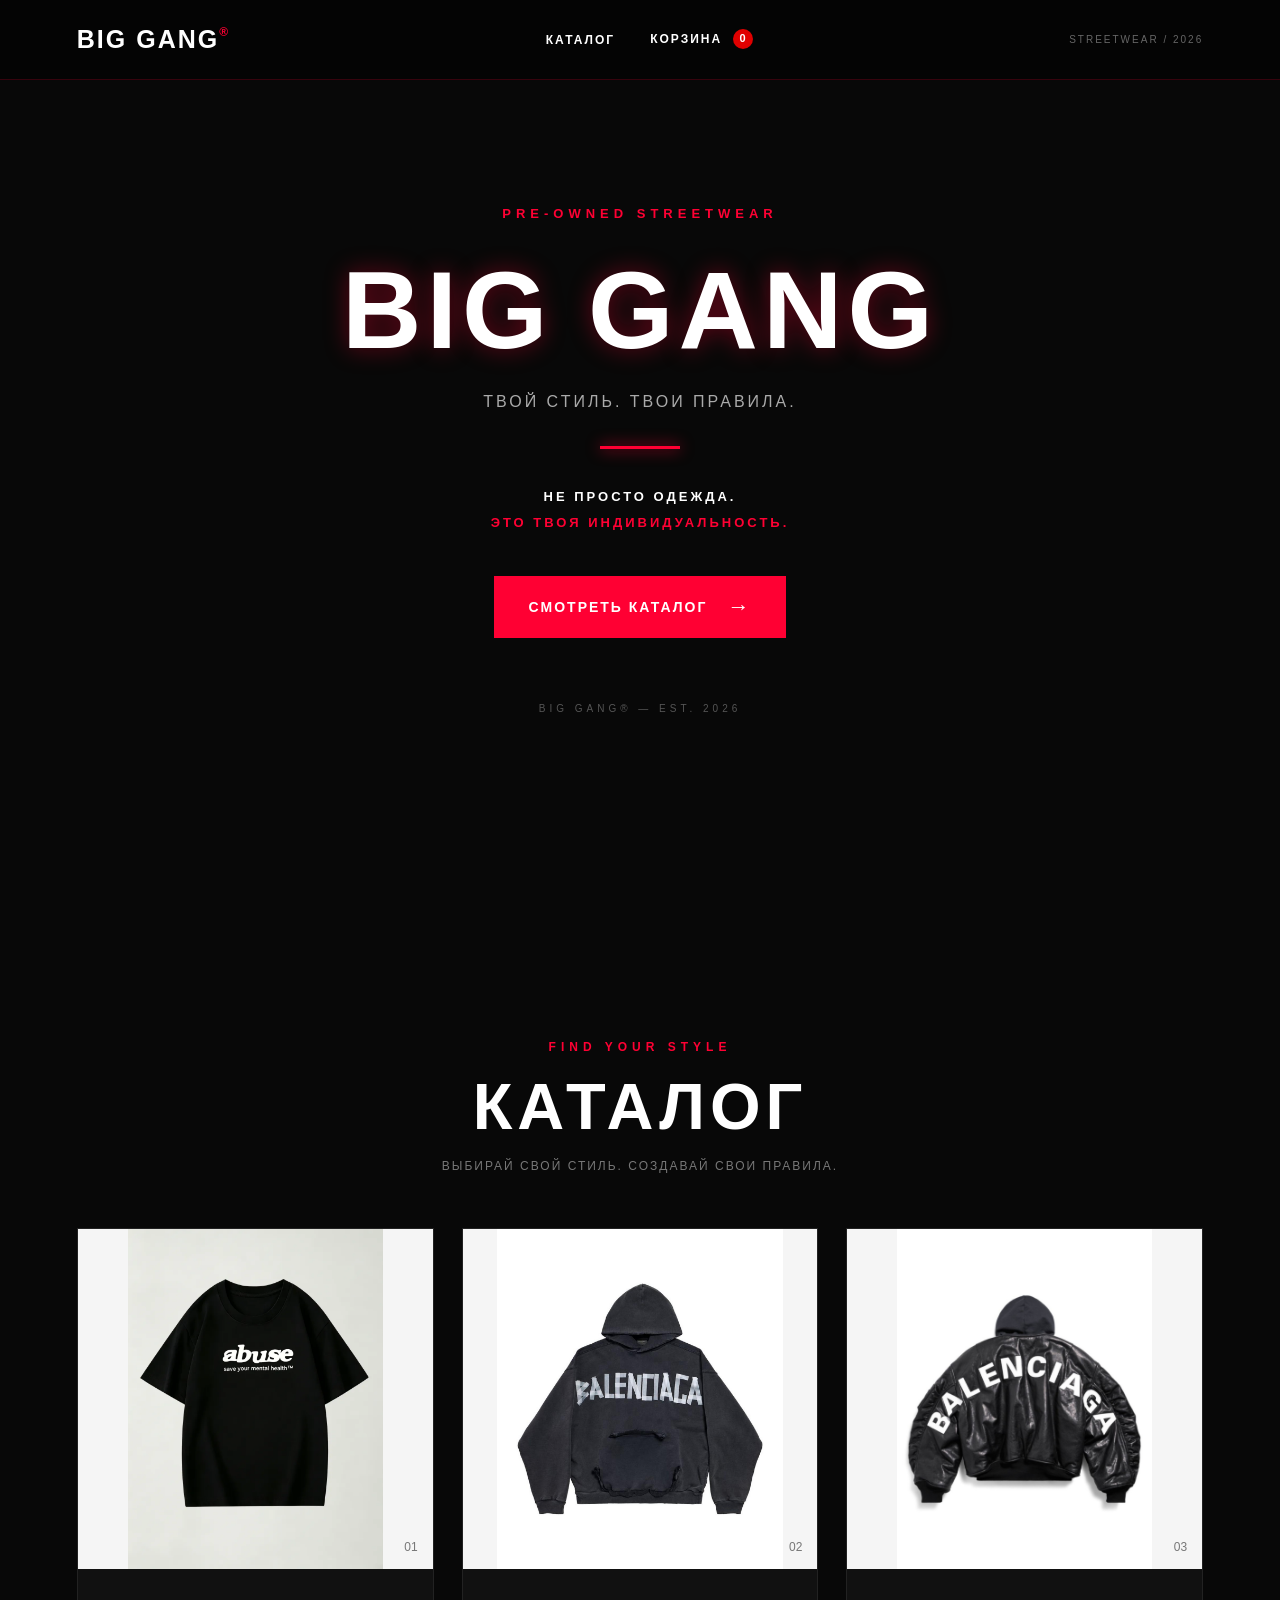
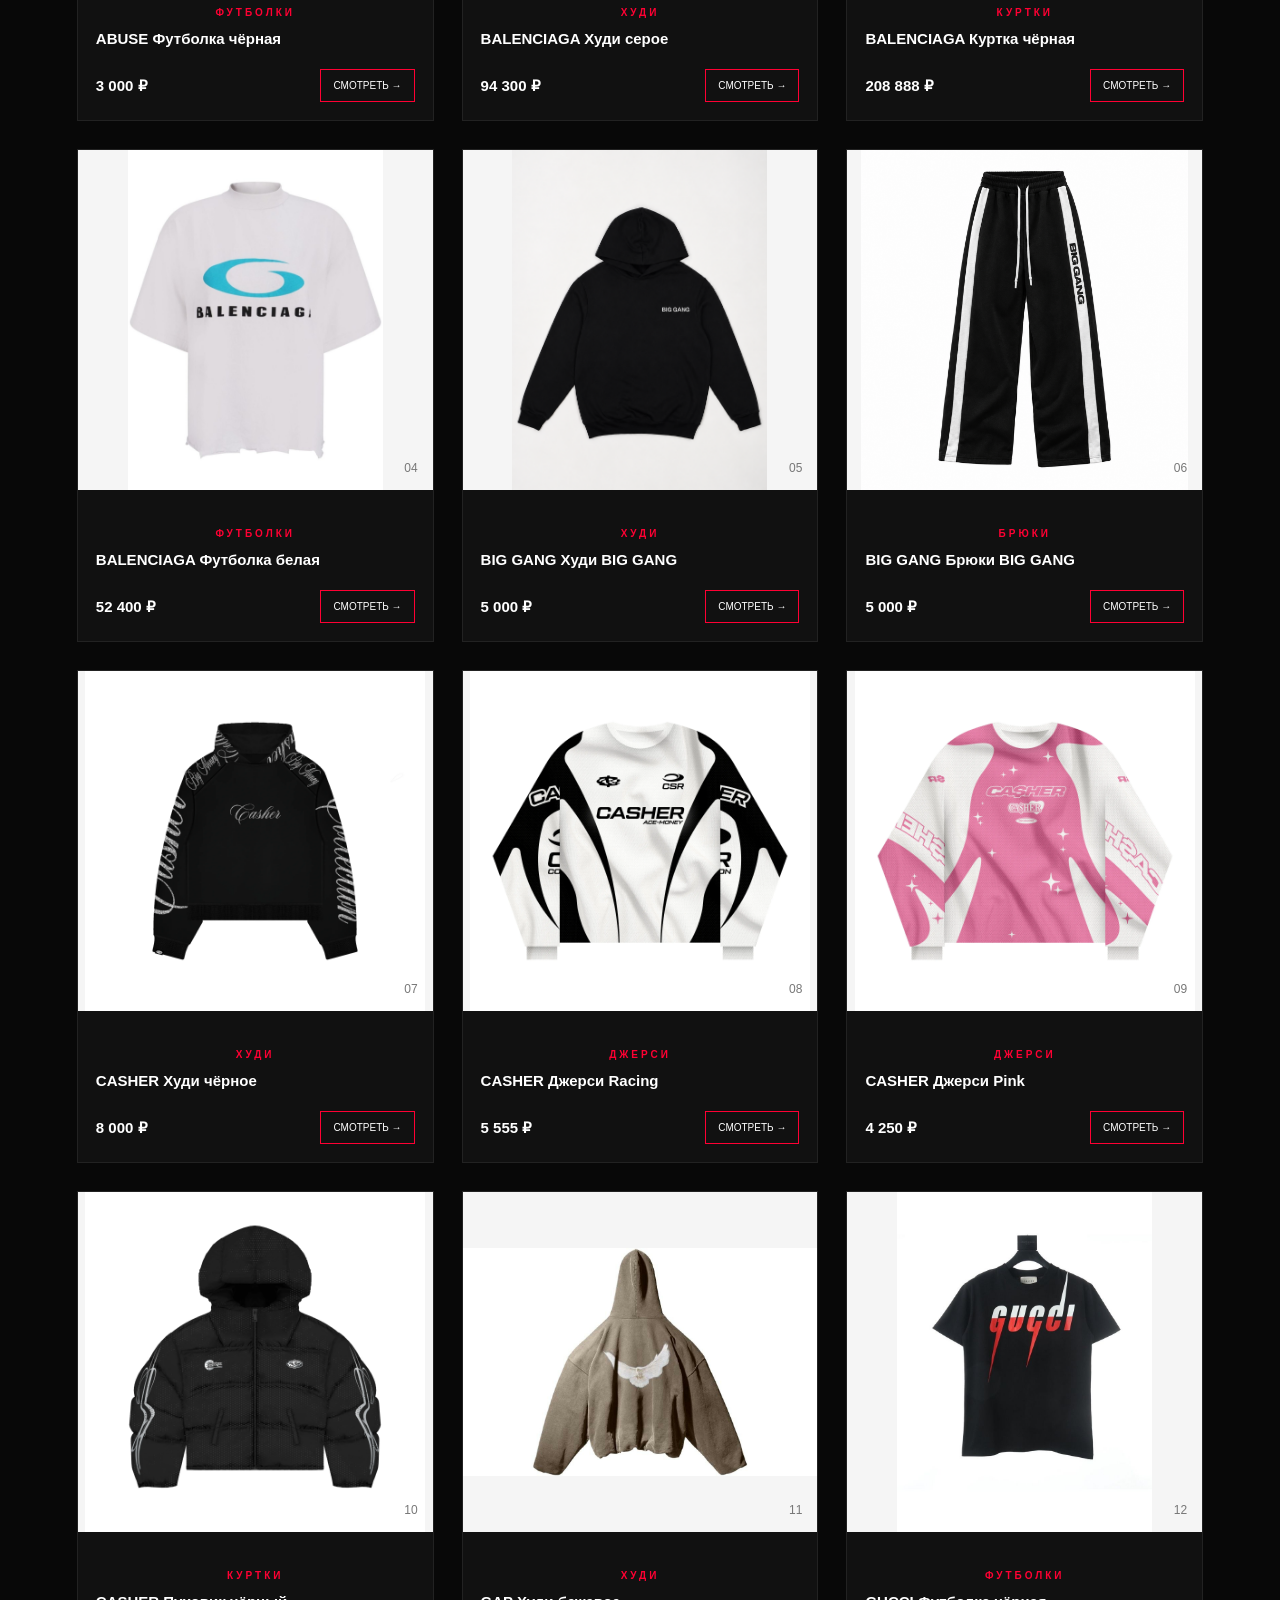
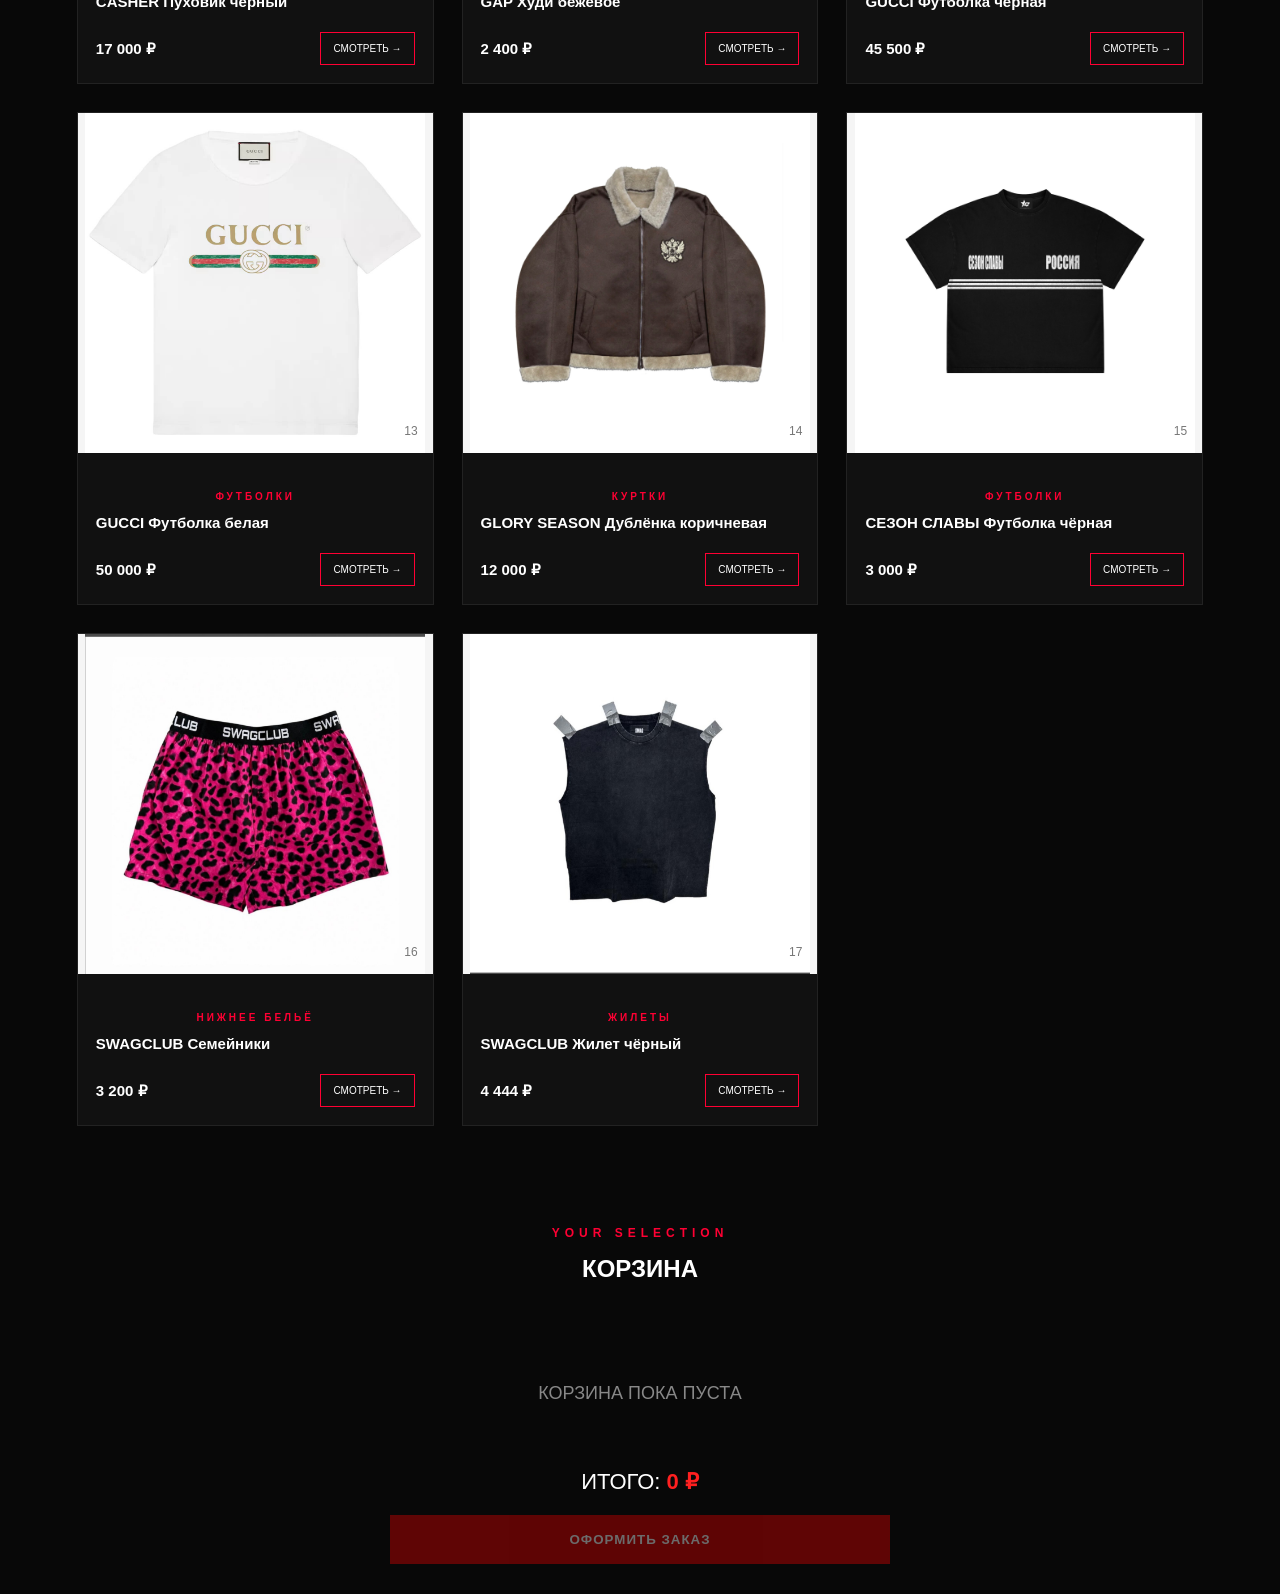
==== index.html @ 1f371b36 "Initial commit" ====
<!DOCTYPE html>
<html lang="ru">
<head>
    <meta charset="UTF-8">
    <meta name="viewport" content="width=device-width, initial-scale=1.0">
    <title>BIG GANG</title>
    <link rel="stylesheet" href="style.css">
</head>
<body>

    <div class="transition-screen">
    <div class="transition-logo">BIG GANG</div>
</div>


   <header class="header">
    <a href="#" class="logo">BIG GANG<span>®</span></a>

    <nav class="navigation">
    <a href="#catalog">КАТАЛОГ</a>

    <a href="cart.html">
    КОРЗИНА
    <span class="cart-count" id="cart-count">0</span>
</a>
</nav>

    <div class="header-label">STREETWEAR / 2026</div>
</header>


<main class="hero">

    
<div class="hero-content">
    <p class="subtitle">PRE-OWNED STREETWEAR</p>

    <h1>BIG GANG</h1>

    <p class="description">
        ТВОЙ СТИЛЬ. ТВОИ ПРАВИЛА.
    </p>

    <div class="hero-line"></div>

    <p class="hero-text">
        НЕ ПРОСТО ОДЕЖДА.
        <span>ЭТО ТВОЯ ИНДИВИДУАЛЬНОСТЬ.</span>
    </p>

    <button class="catalog-button">
        СМОТРЕТЬ КАТАЛОГ
        <span>→</span>
    </button>

    <p class="hero-bottom">BIG GANG® — EST. 2026</p>
</div>

</main>


<section id="catalog">
    <div class="catalog-heading">
        <p class="section-subtitle">FIND YOUR STYLE</p>
        <h2>КАТАЛОГ</h2>
        <p class="section-description">
            ВЫБИРАЙ СВОЙ СТИЛЬ. СОЗДАВАЙ СВОИ ПРАВИЛА.
        </p>
    </div>

    <div class="catalog-grid" id="products-list">

</div>

</section>



<section id="cart">
    <div class="cart-heading">
        <p class="section-subtitle">YOUR SELECTION</p>
        <h2>КОРЗИНА</h2>
    </div>

    <div id="cart-items" class="cart-items">
        <p class="cart-empty">КОРЗИНА ПОКА ПУСТА</p>
    </div>

    <div class="cart-summary">
        <p>ИТОГО: <span id="cart-total">0 ₽</span></p>

        <button id="checkout-button" class="checkout-button" disabled>
            ОФОРМИТЬ ЗАКАЗ
        </button>
    </div>
</section>


<!-- ОКНО ПОДРОБНОЙ КАРТОЧКИ ТОВАРА -->

<div class="product-modal" id="product-modal" hidden>
    <div class="product-modal-overlay" data-close-modal></div>

    <div class="product-modal-content">
        <button class="modal-close" data-close-modal>×</button>

        <div class="modal-image-wrap">
            <img id="modal-image" src="" alt="Фото товара">
        </div>

        <div class="modal-details">
            <p id="modal-category" class="product-category"></p>

            <h2 id="modal-title"></h2>

            <p id="modal-price" class="modal-price"></p>

            <p class="size-heading">ВЫБЕРИТЕ РАЗМЕР</p>

            <div class="size-options" id="size-options">
                <button type="button" data-size="XS">XS</button>
                <button type="button" data-size="S">S</button>
                <button type="button" data-size="M">M</button>
                <button type="button" data-size="L">L</button>
                <button type="button" data-size="XL">XL</button>
            </div>

            <button id="add-to-cart-button" class="add-to-cart-button">
                ДОБАВИТЬ В КОРЗИНУ
            </button>

            <p id="modal-message" class="modal-message"></p>
        </div>
    </div>
</div>



<!-- ОКНО ОФОРМЛЕНИЯ ЗАКАЗА -->

<div class="checkout-modal" id="checkout-modal" hidden>
    <div class="checkout-overlay" data-close-checkout></div>

    <div class="checkout-content">
        <button class="checkout-close" data-close-checkout>×</button>

        <div id="checkout-form-wrapper">
            <p class="section-subtitle">BIG GANG / CHECKOUT</p>
            <h2>ОФОРМЛЕНИЕ ЗАКАЗА</h2>

            <form id="checkout-form">
                <label for="customer-name">ВАШЕ ИМЯ</label>
                <input
                    type="text"
                    id="customer-name"
                    placeholder="Введите имя"
                    required
                >

                <label for="customer-phone">НОМЕР ТЕЛЕФОНА</label>
                <input
                    type="tel"
                    id="customer-phone"
                    placeholder="+7 (999) 123-45-67"
                    required
                >

                <label for="customer-address">АДРЕС ДОСТАВКИ</label>
                <input
                    type="text"
                    id="customer-address"
                    placeholder="Город, улица, дом"
                    required
                >

                <button type="submit" class="checkout-submit">
                    ПОДТВЕРДИТЬ ЗАКАЗ
                </button>
            </form>
        </div>

        <div id="checkout-success" hidden>
            <p class="success-mark">✓</p>
            <h2>ЗАКАЗ СОЗДАН</h2>
            <p>СПАСИБО ЗА ПОКУПКУ!</p>
            <p id="success-order-number"></p>

            <button type="button" id="finish-order" class="checkout-submit">
                ВЕРНУТЬСЯ В МАГАЗИН
            </button>
        </div>
    </div>
</div>

<script src="script.js"></script>

</body>
</html>
---- style.css ----
/* ОСНОВНЫЕ НАСТРОЙКИ BIG GANG */

* {
    margin: 0;
    padding: 0;
    box-sizing: border-box;
}

/* ВНЕШНИЙ ВИД СТРАНИЦЫ */

body {
    background-color: #080808;
    color: #ffffff;
    font-family: Arial, sans-serif;
}

/* ГЛАВНЫЙ ЗАГОЛОВОК */

h1 {
    color: #ff0033;
    text-align: center;
    font-size: 42px;
    margin-top: 100px;
}

/* ПРИВЕТСТВИЕ */

p {
    color: #ffffff;
    text-align: center;
    font-size: 18px;
    margin-top: 20px;
}






/* ГЛАВНЫЙ ЭКРАН */

.hero {
    min-height: 100vh;
    display: flex;
    justify-content: center;
    align-items: center;
    text-align: center;
    padding: 30px 20px;
}

.hero-content {
    width: 100%;
    max-width: 800px;
}

/* МАЛЕНЬКАЯ НАДПИСЬ */

.subtitle {
    color: #ff0033;
    font-size: 13px;
    letter-spacing: 5px;
    font-weight: bold;
    margin-bottom: 25px;
}

/* НАЗВАНИЕ БРЕНДА */

.hero h1 {
    color: #ffffff;
    font-size: clamp(55px, 12vw, 110px);
    font-weight: 900;
    letter-spacing: 5px;
    margin: 0;
    text-shadow: 0 0 25px rgba(255, 0, 51, 0.4);
}

/* ОПИСАНИЕ */

.description {
    color: #aaaaaa;
    font-size: 16px;
    letter-spacing: 3px;
    margin-top: 20px;
}

/* КНОПКА КАТАЛОГА */

.catalog-button {
    margin-top: 40px;
    padding: 18px 35px;
    background-color: #ff0033;
    color: #ffffff;
    border: none;
    font-size: 14px;
    font-weight: bold;
    letter-spacing: 2px;
    cursor: pointer;
    transition: 0.3s;
}

.catalog-button:hover {
    background-color: #cc0029;
    box-shadow: 0 0 25px rgba(255, 0, 51, 0.5);
}






/* ВЕРХНЯЯ ПАНЕЛЬ */

.header {
    width: 100%;
    padding: 25px 6%;
    display: flex;
    justify-content: space-between;
    align-items: center;
    position: absolute;
    top: 0;
    left: 0;
}

/* ЛОГОТИП */

.logo {
    color: #ffffff;
    font-size: 24px;
    font-weight: 900;
    letter-spacing: 2px;
}

/* НАВИГАЦИЯ */

.navigation {
    display: flex;
    gap: 35px;
}

/* ССЫЛКИ */

.navigation a {
    color: #ffffff;
    text-decoration: none;
    font-size: 13px;
    font-weight: bold;
    letter-spacing: 2px;
    transition: 0.3s;
}

/* ЭФФЕКТ ПРИ НАВЕДЕНИИ */

.navigation a:hover {
    color: #ff0033;
}





/* ЭКРАН ПЕРЕХОДА BIG GANG */

.transition-screen {
    position: fixed;
    top: 0;
    left: 0;
    width: 100%;
    height: 100vh;
    background: #050505;
    display: flex;
    justify-content: center;
    align-items: center;
    z-index: 9999;

     opacity: 0;
     visibility: hidden;
     transition: opacity 0.5s ease, visibility 0.5s ease;
}
/* 3D ЛОГОТИП BIG GANG */

.transition-logo {
    color: #ff0033;
    font-size: clamp(45px, 10vw, 100px);
    font-weight: 900;
    letter-spacing: 5px;
    text-align: center;

    text-shadow:
        1px 1px 0 #990020,
        2px 2px 0 #80001a,
        3px 3px 0 #660015,
        4px 4px 0 #4d0010,
        5px 5px 15px rgba(255, 0, 51, 0.8),
        0 0 30px rgba(255, 0, 51, 0.6);
}

/* ВРАЩЕНИЕ 3D-ЛОГОТИПА */

.transition-logo {
    animation: logoRotate 3s linear infinite;
    transform-style: preserve-3d;
}

@keyframes logoRotate {
    from {
        transform: perspective(800px) rotateY(0deg);
    }

    to {
        transform: perspective(800px) rotateY(360deg);
    }
}




/* РАЗДЕЛ КАТАЛОГА */

#catalog {
    min-height: 100vh;
    background: #080808;
    padding: 120px 30px 60px;
    text-align: center;
}

#catalog h2 {
    color: #ff0033;
    font-size: 42px;
    letter-spacing: 5px;
}



/* ДОПОЛНИТЕЛЬНЫЙ ДИЗАЙН ГЛАВНОГО ЭКРАНА */

.hero-content {
    position: relative;
    padding: 40px 20px;
}

.hero-line {
    width: 80px;
    height: 3px;
    background: #ff0033;
    margin: 35px auto;
    box-shadow: 0 0 15px #ff0033;
}

.hero-text {
    color: #ffffff;
    font-size: 13px;
    font-weight: bold;
    letter-spacing: 3px;
    line-height: 2;
}

.hero-text span {
    display: block;
    color: #ff0033;
}

.catalog-button {
    display: inline-flex;
    align-items: center;
    gap: 20px;
}

.catalog-button span {
    font-size: 22px;
}

.hero-bottom {
    margin-top: 65px;
    color: #555555;
    font-size: 10px;
    letter-spacing: 4px;
}




/* ОБНОВЛЁННАЯ ШАПКА BIG GANG */

.header {
    position: fixed;
    top: 0;
    left: 0;
    width: 100%;
    min-height: 80px;
    padding: 20px 6%;
    display: flex;
    justify-content: space-between;
    align-items: center;
    background: rgba(5, 5, 5, 0.92);
    border-bottom: 1px solid rgba(255, 0, 51, 0.2);
    backdrop-filter: blur(12px);
    z-index: 100;
}

.logo {
    color: #ffffff;
    text-decoration: none;
    font-size: 25px;
    font-weight: 900;
    letter-spacing: 2px;
}

.logo span {
    color: #ff0033;
    font-size: 12px;
    vertical-align: top;
}

.navigation {
    display: flex;
    align-items: center;
    gap: 35px;
}

.navigation a {
    color: #ffffff;
    text-decoration: none;
    font-size: 12px;
    font-weight: bold;
    letter-spacing: 2px;
    transition: 0.3s;
}

.navigation a:hover {
    color: #ff0033;
    text-shadow: 0 0 12px #ff0033;
}

.header-label {
    color: #666666;
    font-size: 10px;
    letter-spacing: 2px;
}

/* АДАПТАЦИЯ ДЛЯ ТЕЛЕФОНОВ */

@media (max-width: 600px) {
    .header {
        padding: 18px 5%;
    }

    .logo {
        font-size: 19px;
    }

    .navigation {
        gap: 15px;
    }

    .navigation a {
        font-size: 10px;
        letter-spacing: 1px;
    }

    .header-label {
        display: none;
    }
}





/* КАТАЛОГ BIG GANG */

#catalog {
    min-height: 100vh;
    padding: 120px 6% 80px;
    background: #080808;
    text-align: center;
}

.catalog-heading {
    margin-bottom: 55px;
}

.section-subtitle {
    color: #ff0033;
    font-size: 12px;
    font-weight: bold;
    letter-spacing: 5px;
}

#catalog h2 {
    color: #ffffff;
    font-size: clamp(38px, 7vw, 65px);
    font-weight: 900;
    letter-spacing: 5px;
    margin-top: 15px;
}

.section-description {
    color: #777777;
    font-size: 12px;
    letter-spacing: 2px;
    margin-top: 15px;
}

.catalog-grid {
    display: grid;
    grid-template-columns: repeat(3, 1fr);
    gap: 25px;
    max-width: 1200px;
    margin: 0 auto;
}

.product-card {
    background: #111111;
    text-align: left;
    border: 1px solid #222222;
    transition: 0.3s;
}

.product-card:hover {
    transform: translateY(-8px);
    border-color: #ff0033;
    box-shadow: 0 0 25px rgba(255, 0, 51, 0.15);
}

.product-image {
    height: 340px;
    position: relative;
    display: flex;
    align-items: center;
    justify-content: center;
    overflow: hidden;
}

.product-image-1 {
    background: linear-gradient(145deg, #292929, #080808);
}

.product-image-2 {
    background: linear-gradient(145deg, #381018, #080808);
}

.product-image-3 {
    background: linear-gradient(145deg, #292929, #171717, #080808);
}

.product-image::after {
    content: "BIG GANG";
    color: rgba(255, 255, 255, 0.12);
    font-size: 38px;
    font-weight: 900;
    letter-spacing: 3px;
}

.product-tag {
    position: absolute;
    top: 15px;
    left: 15px;
    background: #ff0033;
    color: white;
    padding: 7px 12px;
    font-size: 10px;
    font-weight: bold;
    letter-spacing: 1px;
}

.product-number {
    position: absolute;
    right: 15px;
    bottom: 15px;
    color: #777777;
    font-size: 12px;
}

.product-info {
    padding: 22px;
}

.product-category {
    color: #ff0033;
    font-size: 10px;
    letter-spacing: 3px;
    font-weight: bold;
}

.product-info h3 {
    color: #ffffff;
    font-size: 15px;
    margin-top: 12px;
}

.product-bottom {
    display: flex;
    justify-content: space-between;
    align-items: center;
    gap: 10px;
    margin-top: 22px;
}

.product-price {
    color: white;
    font-size: 17px;
    font-weight: bold;
}

.product-button {
    background: transparent;
    border: 1px solid #ff0033;
    color: white;
    padding: 10px 12px;
    font-size: 10px;
    cursor: pointer;
    transition: 0.3s;
}

.product-button:hover {
    background: #ff0033;
}

/* МОБИЛЬНЫЙ КАТАЛОГ */

@media (max-width: 800px) {
    .catalog-grid {
        grid-template-columns: repeat(2, 1fr);
    }

    .product-image {
        height: 260px;
    }
}

@media (max-width: 500px) {
    .catalog-grid {
        grid-template-columns: 1fr;
    }

    .product-image {
        height: 330px;
    }
}


/* ОБНОВЛЁННАЯ СЕТКА КАТАЛОГА */

.catalog-grid {
    display: grid;
    grid-template-columns: repeat(auto-fit, minmax(min(100%, 280px), 1fr));
    gap: 28px;
    width: 100%;
    max-width: 1200px;
    margin: 0 auto;
}

.product-card {
    width: 100%;
    min-width: 0;
    overflow: hidden;
}

.product-image {
    width: 100%;
    height: 340px;
    background: #f5f5f5;
    overflow: hidden;
}

.product-photo {
    width: 100%;
    height: 100%;
    object-fit: contain;
    display: block;
}

.product-image::after {
    content: none;
}

.product-info {
    padding: 18px;
    min-width: 0;
}

.product-info h3 {
    overflow-wrap: break-word;
}

.product-bottom {
    display: flex;
    flex-wrap: wrap;
    justify-content: space-between;
    align-items: center;
    gap: 12px;
}

.product-price {
    font-size: 15px;
}

.product-button {
    white-space: nowrap;
}


/* ОКНО ПОДРОБНОЙ КАРТОЧКИ ТОВАРА */

.product-modal[hidden] {
    display: none;
}

.product-modal {
    position: fixed;
    inset: 0;
    z-index: 1000;
    display: flex;
    align-items: center;
    justify-content: center;
    padding: 20px;
}

.product-modal-overlay {
    position: absolute;
    inset: 0;
    background: rgba(0, 0, 0, 0.88);
    backdrop-filter: blur(8px);
}

.product-modal-content {
    position: relative;
    z-index: 2;
    display: grid;
    grid-template-columns: 1fr 1fr;
    width: 100%;
    max-width: 950px;
    max-height: 90vh;
    overflow-y: auto;
    background: #111;
    border: 1px solid #333;
    box-shadow: 0 0 40px rgba(255, 0, 0, 0.15);
}

.modal-close {
    position: absolute;
    top: 12px;
    right: 16px;
    z-index: 5;
    color: white;
    background: none;
    border: none;
    font-size: 38px;
    cursor: pointer;
}

.modal-image-wrap {
    min-height: 450px;
    background: #f5f5f5;
    display: flex;
    align-items: center;
    justify-content: center;
}

.modal-image-wrap img {
    width: 100%;
    height: 100%;
    max-height: 600px;
    object-fit: contain;
}

.modal-details {
    padding: 55px 35px 35px;
    display: flex;
    flex-direction: column;
    justify-content: center;
}

.modal-details h2 {
    font-size: 30px;
    margin: 12px 0;
    text-transform: uppercase;
}

.modal-price {
    color: #ff2020;
    font-size: 24px;
    font-weight: 700;
    margin: 10px 0 35px;
}

.size-heading {
    font-size: 13px;
    letter-spacing: 2px;
    margin-bottom: 15px;
}

.size-options {
    display: flex;
    flex-wrap: wrap;
    gap: 10px;
    margin-bottom: 30px;
}

.size-options button {
    width: 48px;
    height: 45px;
    color: white;
    background: #222;
    border: 1px solid #555;
    cursor: pointer;
    transition: 0.2s;
}

.size-options button:hover,
.size-options button.selected {
    background: #e00000;
    border-color: #e00000;
}

.add-to-cart-button,
.checkout-button {
    width: 100%;
    padding: 17px;
    color: white;
    background: #e00000;
    border: none;
    font-weight: 700;
    letter-spacing: 1px;
    cursor: pointer;
    transition: 0.2s;
}

.add-to-cart-button:hover,
.checkout-button:hover:not(:disabled) {
    background: #b00000;
}

.modal-message {
    min-height: 20px;
    margin-top: 15px;
    color: #ff3333;
    font-size: 13px;
}

/* КОРЗИНА */

.cart-items {
    display: flex;
    flex-direction: column;
    gap: 15px;
    margin: 30px 0;
}

.cart-empty {
    color: #888;
    text-align: center;
    padding: 35px 10px;
}

.cart-summary {
    max-width: 500px;
    margin: 30px auto;
    text-align: center;
}

.cart-summary p {
    font-size: 22px;
    margin-bottom: 20px;
}

#cart-total {
    color: #ff2020;
    font-weight: 700;
}

.checkout-button:disabled {
    opacity: 0.4;
    cursor: not-allowed;
}

/* АДАПТАЦИЯ ДЛЯ ТЕЛЕФОНОВ */

@media (max-width: 650px) {
    .product-modal {
        padding: 10px;
    }

    .product-modal-content {
        grid-template-columns: 1fr;
        max-height: 95vh;
    }

    .modal-image-wrap {
        min-height: 280px;
        max-height: 350px;
    }

    .modal-details {
        padding: 30px 20px;
    }

    .modal-details h2 {
        font-size: 23px;
    }

    .modal-price {
        margin-bottom: 20px;
    }
}



/* КОМПАКТНЫЙ ВИД ТОВАРОВ В КОРЗИНЕ */

.cart-item {
    display: grid;
    grid-template-columns: 110px minmax(0, 1fr) auto;
    align-items: center;
    gap: 20px;
    width: 100%;
    box-sizing: border-box;
    padding: 16px;
    background: #111;
    border: 1px solid #292929;
}

.cart-item-photo {
    width: 110px;
    height: 130px;
    object-fit: contain;
    display: block;
    background: #f5f5f5;
}

.cart-item-details {
    min-width: 0;
}

.cart-item-details h3 {
    font-size: 17px;
    margin: 8px 0;
    overflow-wrap: break-word;
}

.cart-item-details p {
    font-size: 13px;
    color: #aaa;
    margin: 5px 0;
}

.cart-item-details strong {
    display: block;
    color: #ff2020;
    margin-top: 10px;
}

.cart-remove {
    padding: 10px 14px;
    color: white;
    background: transparent;
    border: 1px solid #555;
    cursor: pointer;
    font-size: 12px;
}

.cart-remove:hover {
    background: #d00000;
    border-color: #d00000;
}

/* КОРЗИНА НА ТЕЛЕФОНЕ */

@media (max-width: 600px) {
    .cart-item {
        grid-template-columns: 75px minmax(0, 1fr);
        gap: 12px;
        padding: 12px;
    }

    .cart-item-photo {
        width: 75px;
        height: 95px;
    }

    .cart-remove {
        grid-column: 2;
        justify-self: start;
    }
}



/* ОКНО ОФОРМЛЕНИЯ ЗАКАЗА */

.checkout-modal[hidden] {
    display: none;
}

.checkout-modal {
    position: fixed;
    inset: 0;
    z-index: 1100;
    display: flex;
    align-items: center;
    justify-content: center;
    padding: 20px;
}

.checkout-overlay {
    position: absolute;
    inset: 0;
    background: rgba(0, 0, 0, 0.9);
    backdrop-filter: blur(10px);
}

.checkout-content {
    position: relative;
    z-index: 2;
    width: 100%;
    max-width: 520px;
    max-height: 90vh;
    overflow-y: auto;
    padding: 45px;
    background: #111;
    border: 1px solid #333;
    box-shadow: 0 0 45px rgba(255, 0, 0, 0.15);
}

.checkout-close {
    position: absolute;
    top: 12px;
    right: 18px;
    color: white;
    background: none;
    border: none;
    font-size: 36px;
    cursor: pointer;
}

.checkout-content h2 {
    color: white;
    font-size: 27px;
    margin: 12px 0 30px;
    text-transform: uppercase;
}

#checkout-form {
    display: flex;
    flex-direction: column;
    gap: 12px;
}

#checkout-form label {
    color: #ccc;
    font-size: 12px;
    letter-spacing: 1px;
    margin-top: 12px;
}

#checkout-form input {
    width: 100%;
    box-sizing: border-box;
    padding: 15px;
    color: white;
    background: #1b1b1b;
    border: 1px solid #444;
    outline: none;
    font-size: 15px;
}

#checkout-form input:focus {
    border-color: #e00000;
}

#checkout-form input::placeholder {
    color: #777;
}

.checkout-submit {
    width: 100%;
    margin-top: 25px;
    padding: 17px;
    color: white;
    background: #e00000;
    border: none;
    font-size: 13px;
    font-weight: 700;
    letter-spacing: 1px;
    cursor: pointer;
    transition: 0.2s;
}

.checkout-submit:hover {
    background: #b00000;
}

/* УСПЕШНОЕ ОФОРМЛЕНИЕ */

#checkout-success {
    text-align: center;
    padding: 20px 0;
}

.success-mark {
    width: 75px;
    height: 75px;
    display: flex;
    align-items: center;
    justify-content: center;
    margin: 0 auto 25px;
    color: white;
    background: #e00000;
    border-radius: 50%;
    font-size: 40px;
}

#checkout-success h2 {
    margin-bottom: 15px;
    color: #ff2020;
}

#checkout-success p {
    color: #ccc;
    letter-spacing: 1px;
}

#success-order-number {
    margin-top: 20px;
    color: white !important;
    font-weight: 700;
}

/* АДАПТАЦИЯ ОКНА ЗАКАЗА */

@media (max-width: 600px) {
    .checkout-content {
        padding: 40px 22px 25px;
    }

    .checkout-content h2 {
        font-size: 22px;
    }
}

/* СЧЁТЧИК ТОВАРОВ В КОРЗИНЕ */

.cart-count {
    display: inline-flex;
    align-items: center;
    justify-content: center;
    width: 20px;
    height: 20px;
    min-width: 20px;
    padding: 0;
    margin-left: 6px;
    vertical-align: middle;
    position: relative;
    top: -1px;
    background: #e00000;
    color: white;
    border-radius: 50%;
    font-size: 11px;
    line-height: 1;
    font-weight: 700;
    box-sizing: border-box;
}


/* ОТДЕЛЬНАЯ СТРАНИЦА КОРЗИНЫ */

.cart-page {
    min-height: 100vh;
    padding: 130px 5% 70px;
    box-sizing: border-box;
}

.cart-page-section {
    width: 100%;
    max-width: 1200px;
    margin: 0 auto;
}

.cart-heading {
    text-align: center;
    margin-bottom: 45px;
}

.cart-heading h2 {
    text-align: center;
    margin-top: 15px;
}

.back-to-catalog {
    display: block;
    width: fit-content;
    margin: 35px auto;
    color: white;
    text-decoration: none;
    font-size: 13px;
    letter-spacing: 1px;
    transition: 0.2s;
}

.back-to-catalog:hover {
    color: #ff2020;
}

.cart-page .cart-summary {
    width: 100%;
}
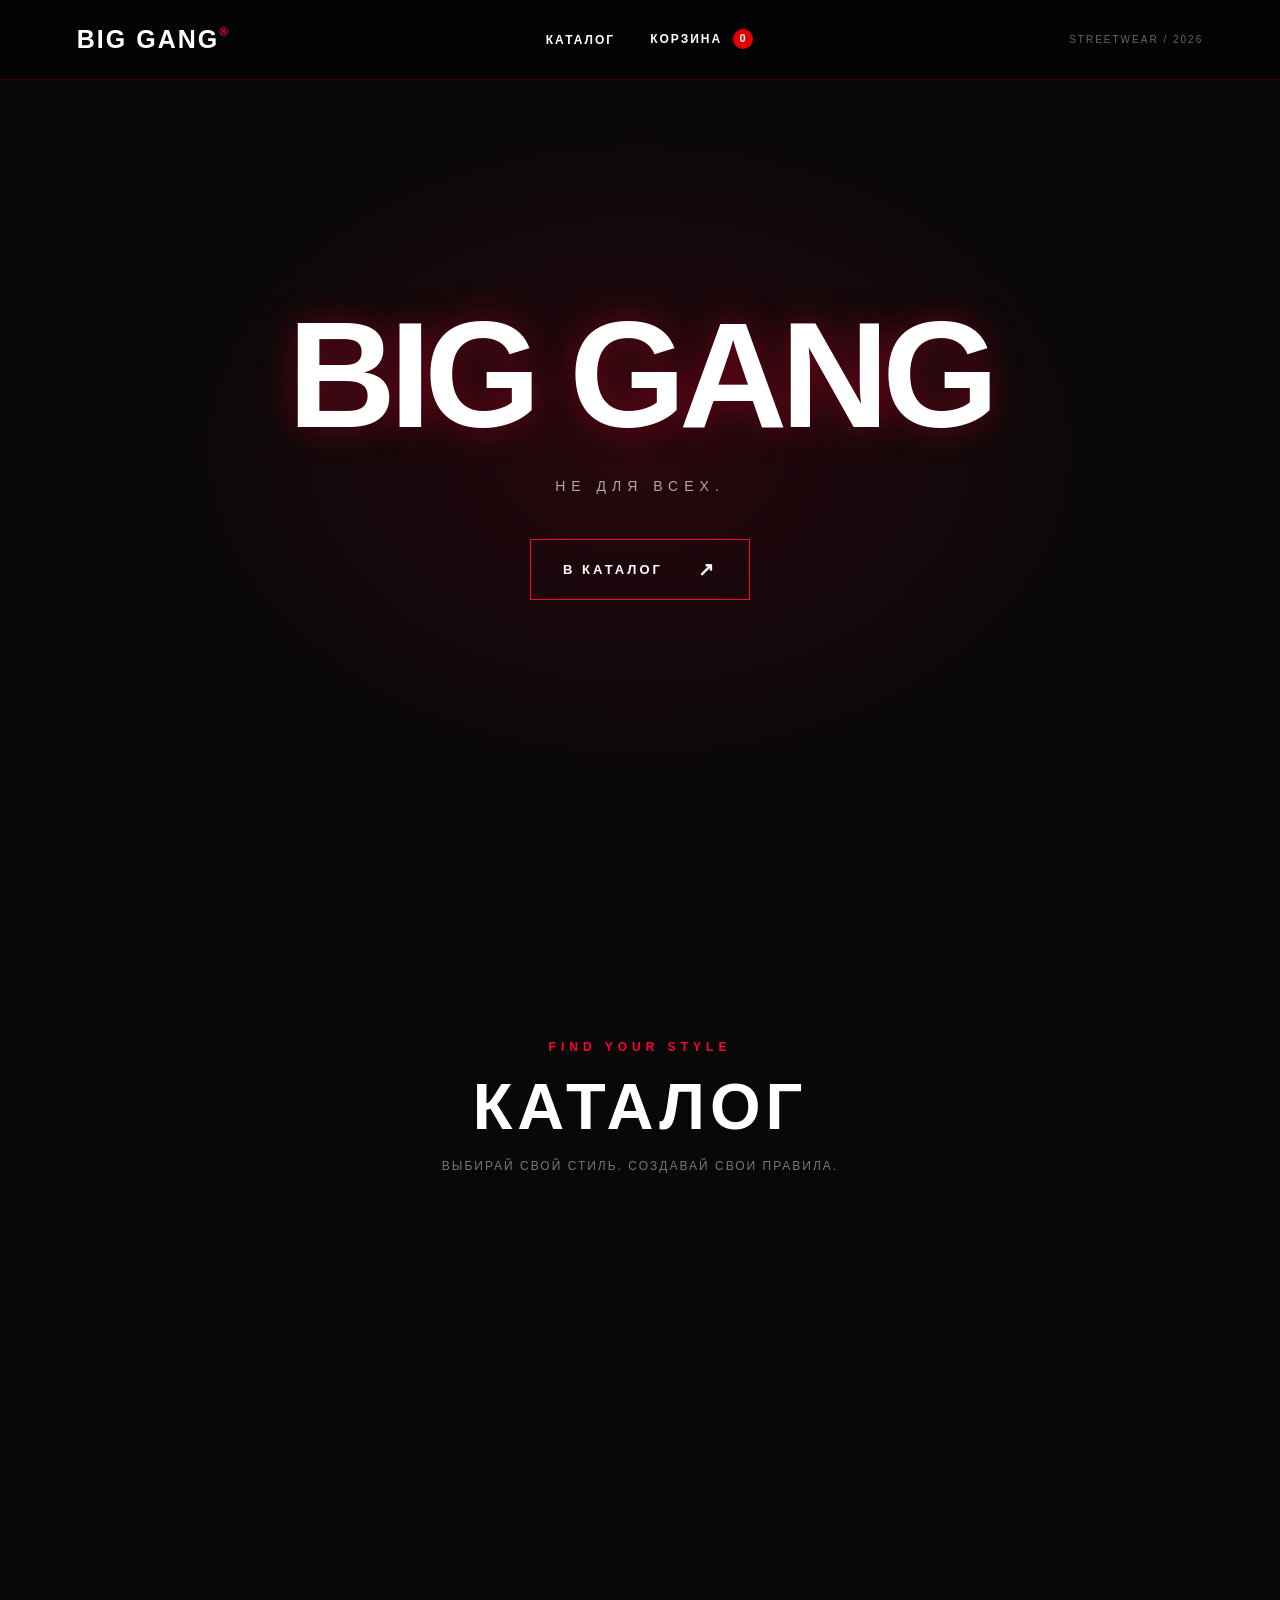
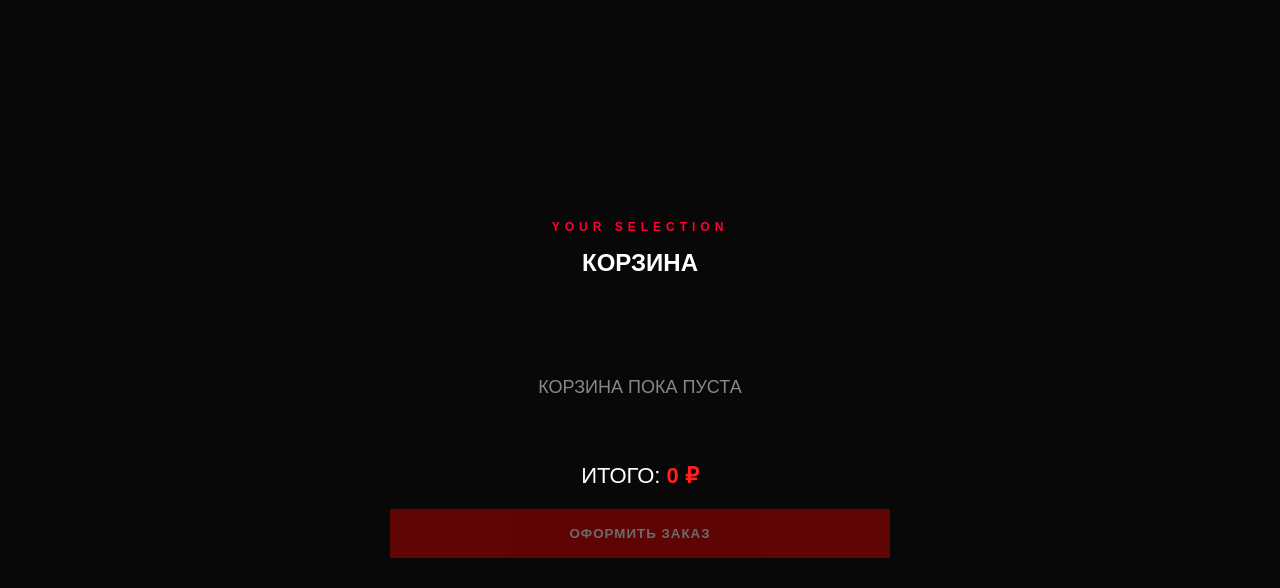
==== commit 61babac5: "new ubdate" ====
--- a/index.html
+++ b/index.html
@@ -30,33 +30,21 @@
 
 
 <main class="hero">
+    <div class="hero-content">
 
-    
-<div class="hero-content">
-    <p class="subtitle">PRE-OWNED STREETWEAR</p>
+        <h1>BIG GANG</h1>
 
-    <h1>BIG GANG</h1>
+        <p class="description">
+            НЕ ДЛЯ ВСЕХ.
+        </p>
 
-    <p class="description">
-        ТВОЙ СТИЛЬ. ТВОИ ПРАВИЛА.
-    </p>
+        <button class="catalog-button">
+            В КАТАЛОГ
+            <span>↗</span>
+        </button>
 
-    <div class="hero-line"></div>
-
-    <p class="hero-text">
-        НЕ ПРОСТО ОДЕЖДА.
-        <span>ЭТО ТВОЯ ИНДИВИДУАЛЬНОСТЬ.</span>
-    </p>
-
-    <button class="catalog-button">
-        СМОТРЕТЬ КАТАЛОГ
-        <span>→</span>
-    </button>
-
-    <p class="hero-bottom">BIG GANG® — EST. 2026</p>
-</div>
-
-</main>
+    </div>
+</main>   
 
 
 <section id="catalog">
--- a/style.css
+++ b/style.css
@@ -1105,3 +1105,82 @@
 .cart-page .cart-summary {
     width: 100%;
 }
+
+
+/* НОВЫЙ МИНИМАЛИСТИЧНЫЙ ГЛАВНЫЙ ЭКРАН */
+
+.hero {
+    position: relative;
+    overflow: hidden;
+
+    background:
+        radial-gradient(
+            ellipse at center,
+            rgba(255, 0, 51, 0.13),
+            transparent 55%
+        ),
+        #080808;
+}
+
+.hero-content {
+    position: relative;
+    z-index: 1;
+    max-width: 1000px;
+    padding: 40px 20px;
+}
+
+.hero h1 {
+    color: #ffffff;
+    font-size: clamp(64px, 14vw, 150px);
+    font-weight: 900;
+    letter-spacing: -0.045em;
+    line-height: 1;
+    text-shadow: 0 0 35px rgba(255, 0, 51, 0.35);
+}
+
+.description {
+    color: #aaaaaa;
+    font-size: 14px;
+    letter-spacing: 6px;
+    margin-top: 28px;
+}
+
+.catalog-button {
+    margin-top: 45px;
+    padding: 18px 32px;
+    background: transparent;
+    border: 1px solid #ff0033;
+    color: #ffffff;
+    font-size: 13px;
+    font-weight: bold;
+    letter-spacing: 3px;
+    cursor: pointer;
+    transition: 0.3s ease;
+}
+
+.catalog-button:hover {
+    background: #ff0033;
+    box-shadow: 0 0 30px rgba(255, 0, 51, 0.4);
+}
+
+.catalog-button span {
+    display: inline-block;
+    margin-left: 15px;
+    font-size: 19px;
+    transition: transform 0.3s;
+}
+
+.catalog-button:hover span {
+    transform: translate(4px, -4px);
+}
+
+@media (max-width: 600px) {
+    .description {
+        font-size: 11px;
+        letter-spacing: 4px;
+    }
+
+    .catalog-button {
+        padding: 16px 24px;
+    }
+}
